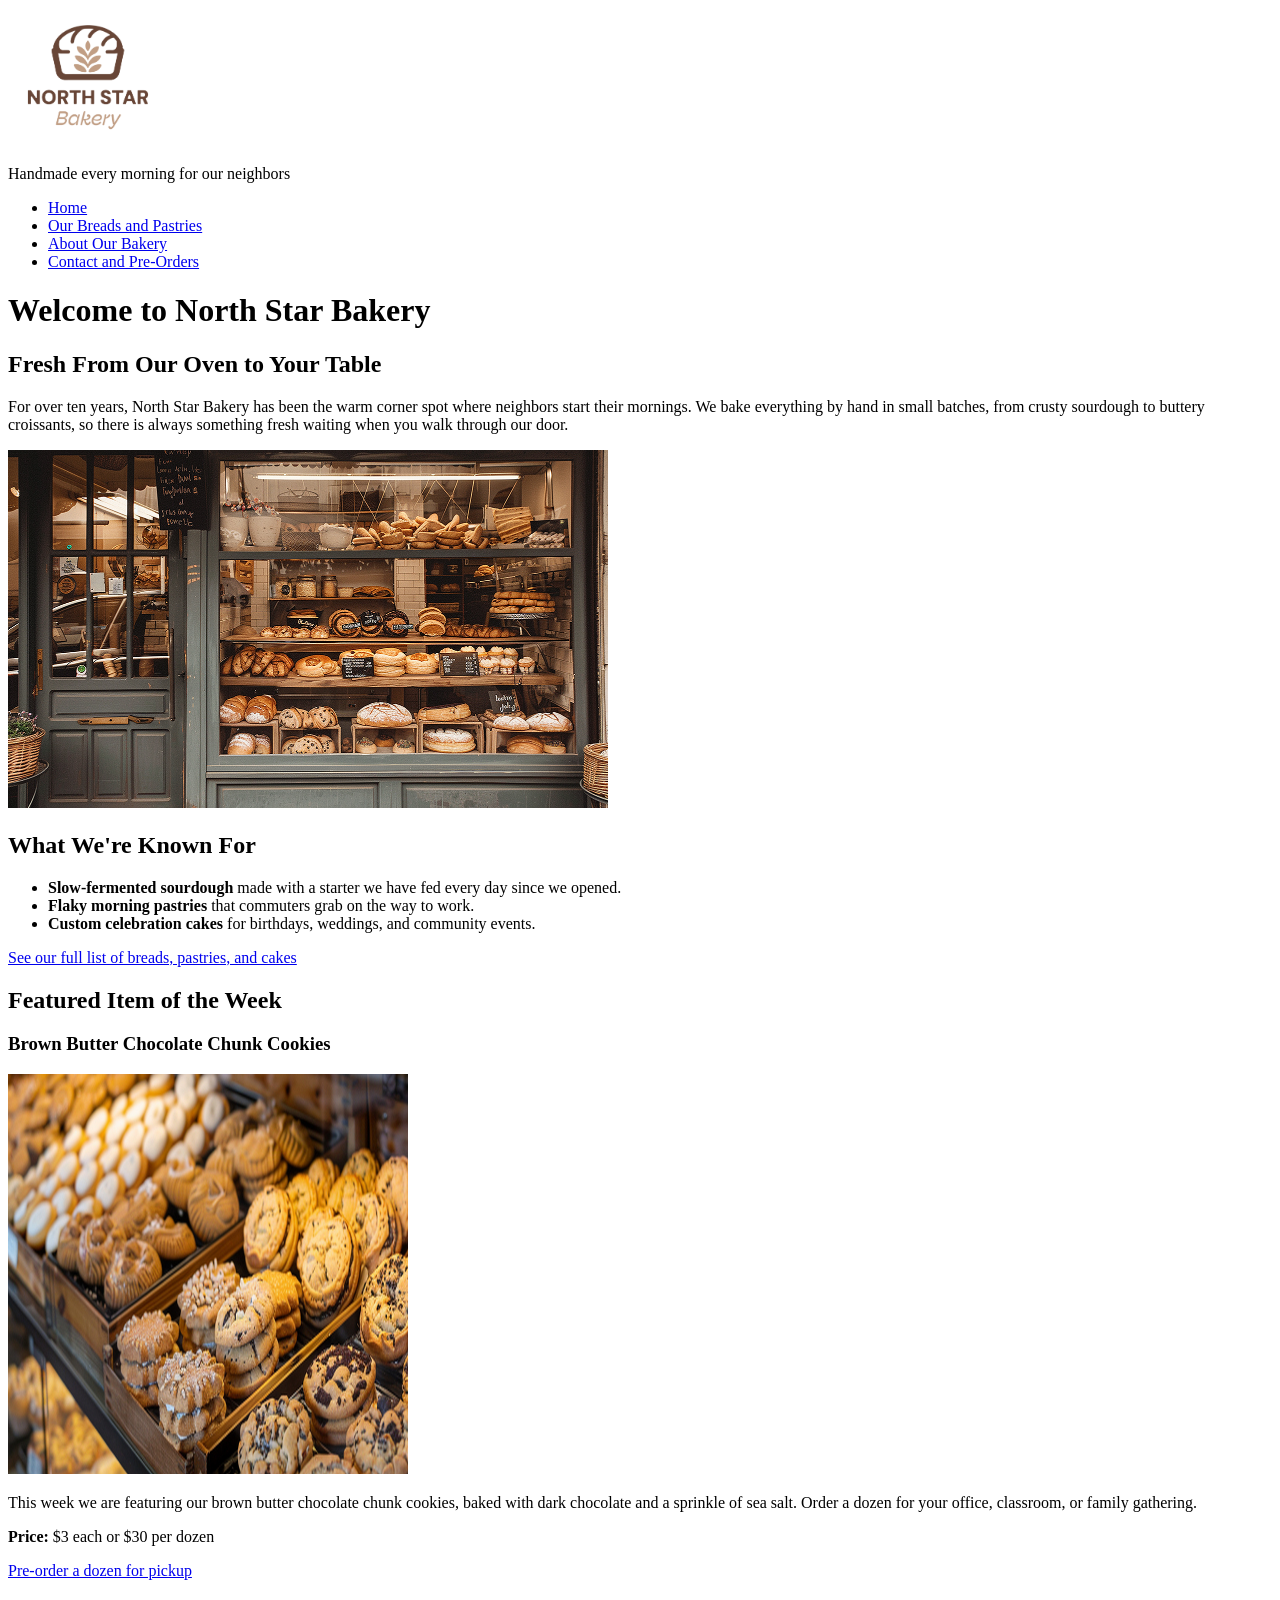
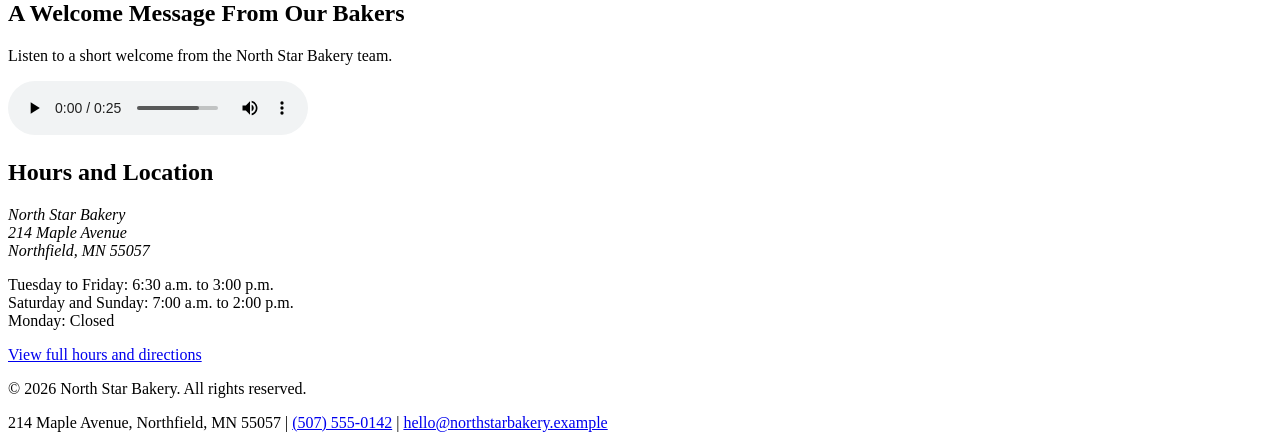
==== index.html @ a3484faa "Add North Star Bakery four-page HTML site and media Co-Authored-By: Claude Opus 5.5 <noreply@anthrop" ====
<!DOCTYPE html>
<html lang="en">
<head>
  <meta charset="UTF-8">
  <meta name="viewport" content="width=device-width, initial-scale=1.0">
  <meta name="description" content="North Star Bakery is a neighborhood bakery offering handmade breads, pastries, and cakes, with easy pre-orders for pickup.">
  <title>Home | North Star Bakery</title>
</head>
<body>
  <header>
    <img src="media/bakery-logo_c.png" alt="North Star Bakery logo" width="160" height="137">
    <p>Handmade every morning for our neighbors</p>
    <nav aria-label="Main navigation">
      <ul>
        <li><a href="index.html" aria-current="page">Home</a></li>
        <li><a href="products.html">Our Breads and Pastries</a></li>
        <li><a href="about.html">About Our Bakery</a></li>
        <li><a href="contact.html">Contact and Pre-Orders</a></li>
      </ul>
    </nav>
  </header>

  <main>
    <h1>Welcome to North Star Bakery</h1>

    <section aria-labelledby="welcome-heading">
      <h2 id="welcome-heading">Fresh From Our Oven to Your Table</h2>
      <p>For over ten years, North Star Bakery has been the warm corner spot where neighbors start their mornings. We bake everything by hand in small batches, from crusty sourdough to buttery croissants, so there is always something fresh waiting when you walk through our door.</p>
      <img src="media/bakery-storefront_c.png" alt="North Star Bakery storefront with green wooden doors and a front window filled with fresh loaves, rolls, and pastries on wooden shelves" width="600" height="358">
    </section>

    <section aria-labelledby="known-heading">
      <h2 id="known-heading">What We're Known For</h2>
      <ul>
        <li><strong>Slow-fermented sourdough</strong> made with a starter we have fed every day since we opened.</li>
        <li><strong>Flaky morning pastries</strong> that commuters grab on the way to work.</li>
        <li><strong>Custom celebration cakes</strong> for birthdays, weddings, and community events.</li>
      </ul>
      <p><a href="products.html">See our full list of breads, pastries, and cakes</a></p>
    </section>

    <section aria-labelledby="featured-heading">
      <h2 id="featured-heading">Featured Item of the Week</h2>
      <h3>Brown Butter Chocolate Chunk Cookies</h3>
      <picture>
        <source media="(min-width: 800px)" srcset="media/bakery-feature-large_c.png">
        <img src="media/bakery-feature-small_c.png" alt="Bakery display case filled with trays of golden chocolate chunk cookies, sugar cookies, and cinnamon rolls" width="400" height="400">
      </picture>
      <p>This week we are featuring our brown butter chocolate chunk cookies, baked with dark chocolate and a sprinkle of sea salt. Order a dozen for your office, classroom, or family gathering.</p>
      <p><strong>Price:</strong> $3 each or $30 per dozen</p>
      <p><a href="contact.html">Pre-order a dozen for pickup</a></p>
    </section>

    <section aria-labelledby="audio-heading">
      <h2 id="audio-heading">A Welcome Message From Our Bakers</h2>
      <p>Listen to a short welcome from the North Star Bakery team.</p>
      <audio controls preload="metadata">
        <source src="media/bakery-welcome_c.mp3" type="audio/mpeg">
        <p>Your browser does not support the audio element. You can <a href="media/bakery-welcome_c.mp3">download the welcome message (MP3)</a> instead. In the message, our bakers welcome you to North Star Bakery and invite you to stop by for a fresh loaf or pre-order treats for your next event.</p>
      </audio>
    </section>

    <section aria-labelledby="hours-heading">
      <h2 id="hours-heading">Hours and Location</h2>
      <address>
        North Star Bakery<br>
        214 Maple Avenue<br>
        Northfield, MN 55057
      </address>
      <p>Tuesday to Friday: 6:30 a.m. to 3:00 p.m.<br>
         Saturday and Sunday: 7:00 a.m. to 2:00 p.m.<br>
         Monday: Closed</p>
      <p><a href="contact.html">View full hours and directions</a></p>
    </section>
  </main>

  <footer>
    <p>&copy; 2026 North Star Bakery. All rights reserved.</p>
    <p>214 Maple Avenue, Northfield, MN 55057 | <a href="tel:+15075550142">(507) 555-0142</a> | <a href="mailto:hello@northstarbakery.example">hello@northstarbakery.example</a></p>
  </footer>
</body>
</html>
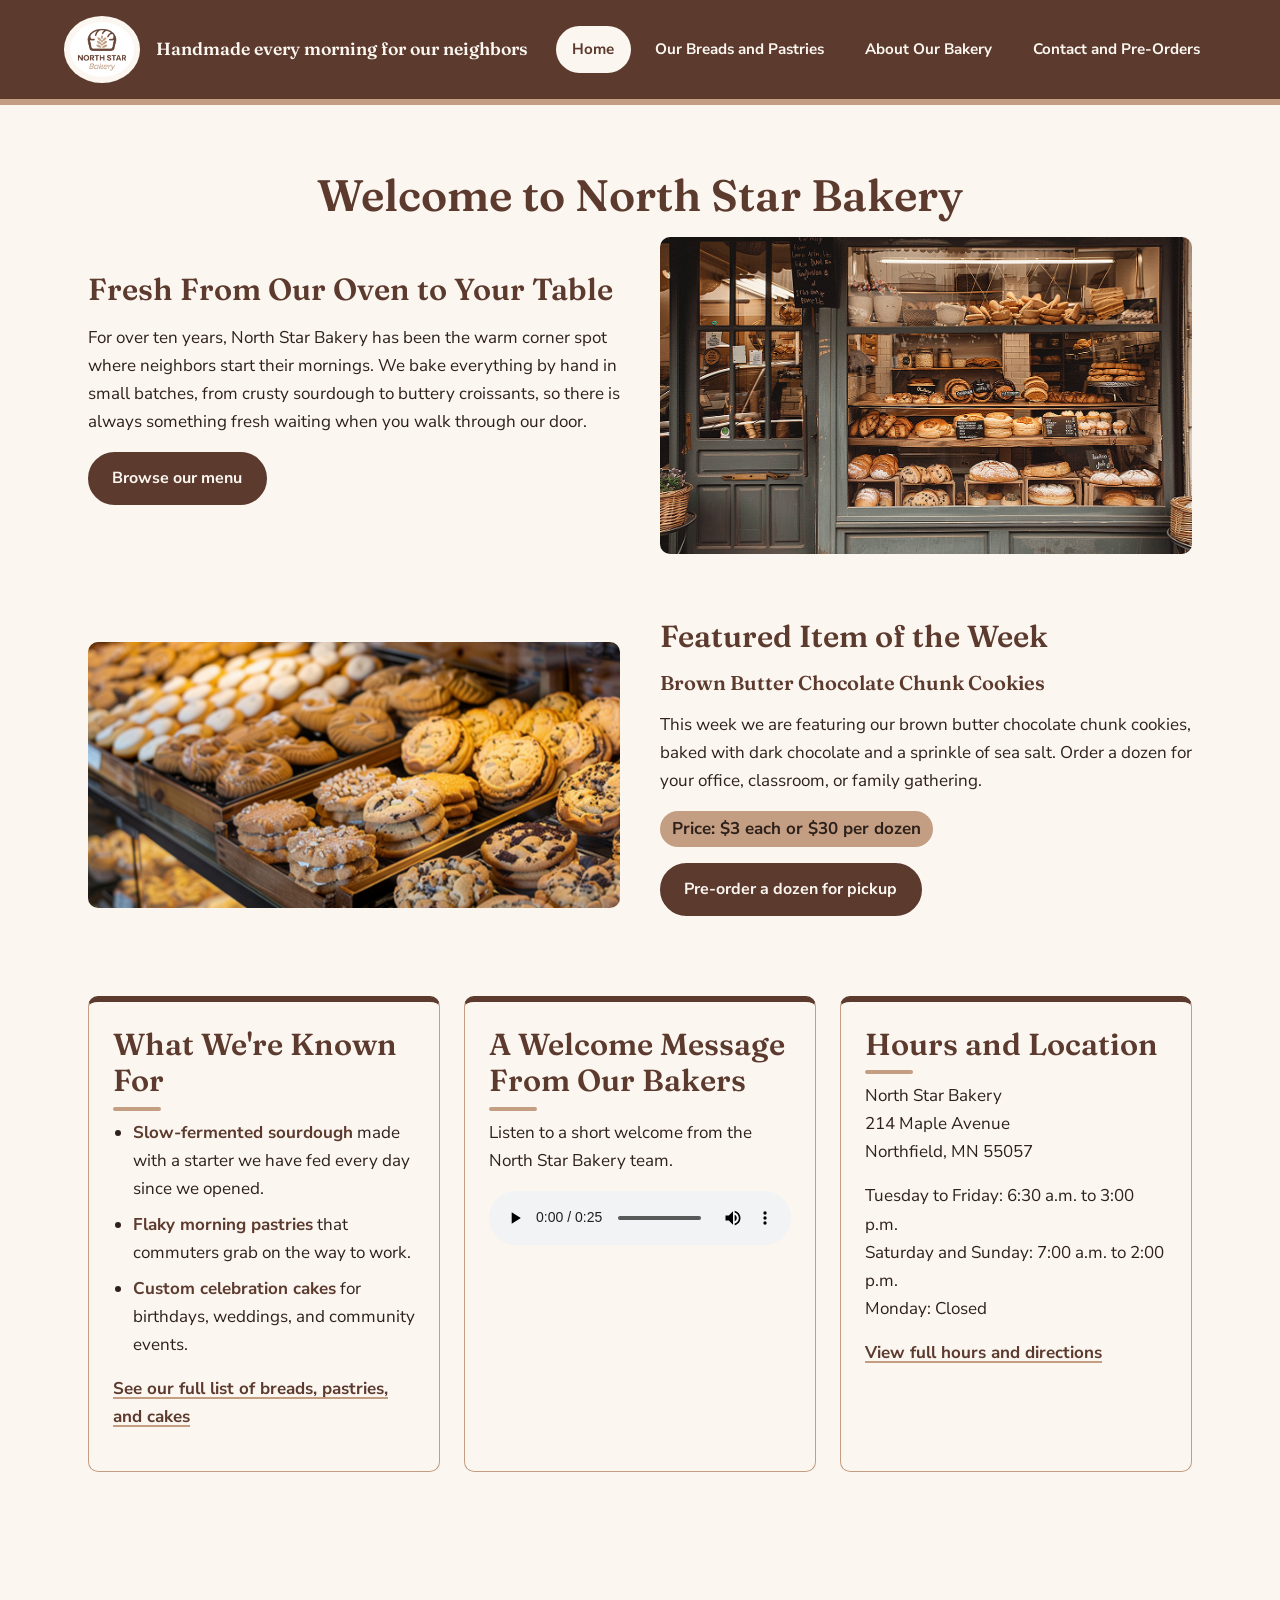
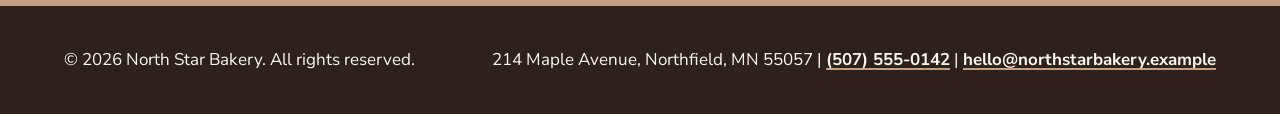
==== commit a548bc8c: "Touchstone 3: add external CSS design system and responsive layout Co-Authored-By: Claude Opus 5.5 <" ====
--- a/index.html
+++ b/index.html
@@ -5,11 +5,16 @@
   <meta name="viewport" content="width=device-width, initial-scale=1.0">
   <meta name="description" content="North Star Bakery is a neighborhood bakery offering handmade breads, pastries, and cakes, with easy pre-orders for pickup.">
   <title>Home | North Star Bakery</title>
+  <link rel="stylesheet" href="css/styles.css">
 </head>
 <body>
-  <header>
-    <img src="media/bakery-logo_c.png" alt="North Star Bakery logo" width="160" height="137">
-    <p>Handmade every morning for our neighbors</p>
+  <a class="skip-link" href="#main-content">Skip to main content</a>
+  <header class="site-header">
+    <div class="header-inner">
+    <div class="brand">
+      <img src="media/bakery-logo_c.png" alt="North Star Bakery logo" width="160" height="137">
+      <p class="tagline">Handmade every morning for our neighbors</p>
+    </div>
     <nav aria-label="Main navigation">
       <ul>
         <li><a href="index.html" aria-current="page">Home</a></li>
@@ -18,65 +23,75 @@
         <li><a href="contact.html">Contact and Pre-Orders</a></li>
       </ul>
     </nav>
+    </div>
   </header>
 
-  <main>
+  <main id="main-content">
     <h1>Welcome to North Star Bakery</h1>
 
-    <section aria-labelledby="welcome-heading">
-      <h2 id="welcome-heading">Fresh From Our Oven to Your Table</h2>
-      <p>For over ten years, North Star Bakery has been the warm corner spot where neighbors start their mornings. We bake everything by hand in small batches, from crusty sourdough to buttery croissants, so there is always something fresh waiting when you walk through our door.</p>
+    <section class="split" aria-labelledby="welcome-heading">
+      <div>
+        <h2 id="welcome-heading">Fresh From Our Oven to Your Table</h2>
+        <p>For over ten years, North Star Bakery has been the warm corner spot where neighbors start their mornings. We bake everything by hand in small batches, from crusty sourdough to buttery croissants, so there is always something fresh waiting when you walk through our door.</p>
+        <p><a class="button" href="products.html">Browse our menu</a></p>
+      </div>
       <img src="media/bakery-storefront_c.png" alt="North Star Bakery storefront with green wooden doors and a front window filled with fresh loaves, rolls, and pastries on wooden shelves" width="600" height="358">
     </section>
 
-    <section aria-labelledby="known-heading">
-      <h2 id="known-heading">What We're Known For</h2>
-      <ul>
-        <li><strong>Slow-fermented sourdough</strong> made with a starter we have fed every day since we opened.</li>
-        <li><strong>Flaky morning pastries</strong> that commuters grab on the way to work.</li>
-        <li><strong>Custom celebration cakes</strong> for birthdays, weddings, and community events.</li>
-      </ul>
-      <p><a href="products.html">See our full list of breads, pastries, and cakes</a></p>
-    </section>
-
-    <section aria-labelledby="featured-heading">
-      <h2 id="featured-heading">Featured Item of the Week</h2>
-      <h3>Brown Butter Chocolate Chunk Cookies</h3>
+    <section class="split reverse" aria-labelledby="featured-heading">
+      <div>
+        <h2 id="featured-heading">Featured Item of the Week</h2>
+        <h3>Brown Butter Chocolate Chunk Cookies</h3>
+        <p>This week we are featuring our brown butter chocolate chunk cookies, baked with dark chocolate and a sprinkle of sea salt. Order a dozen for your office, classroom, or family gathering.</p>
+        <p class="price"><strong>Price:</strong> $3 each or $30 per dozen</p>
+        <p><a class="button" href="contact.html">Pre-order a dozen for pickup</a></p>
+      </div>
       <picture>
         <source media="(min-width: 800px)" srcset="media/bakery-feature-large_c.png">
         <img src="media/bakery-feature-small_c.png" alt="Bakery display case filled with trays of golden chocolate chunk cookies, sugar cookies, and cinnamon rolls" width="400" height="400">
       </picture>
-      <p>This week we are featuring our brown butter chocolate chunk cookies, baked with dark chocolate and a sprinkle of sea salt. Order a dozen for your office, classroom, or family gathering.</p>
-      <p><strong>Price:</strong> $3 each or $30 per dozen</p>
-      <p><a href="contact.html">Pre-order a dozen for pickup</a></p>
     </section>
 
-    <section aria-labelledby="audio-heading">
-      <h2 id="audio-heading">A Welcome Message From Our Bakers</h2>
-      <p>Listen to a short welcome from the North Star Bakery team.</p>
-      <audio controls preload="metadata">
-        <source src="media/bakery-welcome_c.mp3" type="audio/mpeg">
-        <p>Your browser does not support the audio element. You can <a href="media/bakery-welcome_c.mp3">download the welcome message (MP3)</a> instead. In the message, our bakers welcome you to North Star Bakery and invite you to stop by for a fresh loaf or pre-order treats for your next event.</p>
-      </audio>
-    </section>
+    <div class="card-row">
+      <section class="card" aria-labelledby="known-heading">
+        <h2 id="known-heading">What We're Known For</h2>
+        <ul>
+          <li><strong>Slow-fermented sourdough</strong> made with a starter we have fed every day since we opened.</li>
+          <li><strong>Flaky morning pastries</strong> that commuters grab on the way to work.</li>
+          <li><strong>Custom celebration cakes</strong> for birthdays, weddings, and community events.</li>
+        </ul>
+        <p><a href="products.html">See our full list of breads, pastries, and cakes</a></p>
+      </section>
 
-    <section aria-labelledby="hours-heading">
-      <h2 id="hours-heading">Hours and Location</h2>
-      <address>
-        North Star Bakery<br>
-        214 Maple Avenue<br>
-        Northfield, MN 55057
-      </address>
-      <p>Tuesday to Friday: 6:30 a.m. to 3:00 p.m.<br>
-         Saturday and Sunday: 7:00 a.m. to 2:00 p.m.<br>
-         Monday: Closed</p>
-      <p><a href="contact.html">View full hours and directions</a></p>
-    </section>
+      <section class="card" aria-labelledby="audio-heading">
+        <h2 id="audio-heading">A Welcome Message From Our Bakers</h2>
+        <p>Listen to a short welcome from the North Star Bakery team.</p>
+        <audio controls preload="metadata">
+          <source src="media/bakery-welcome_c.mp3" type="audio/mpeg">
+          <p>Your browser does not support the audio element. You can <a href="media/bakery-welcome_c.mp3">download the welcome message (MP3)</a> instead. In the message, our bakers welcome you to North Star Bakery and invite you to stop by for a fresh loaf or pre-order treats for your next event.</p>
+        </audio>
+      </section>
+
+      <section class="card" aria-labelledby="hours-heading">
+        <h2 id="hours-heading">Hours and Location</h2>
+        <address>
+          North Star Bakery<br>
+          214 Maple Avenue<br>
+          Northfield, MN 55057
+        </address>
+        <p>Tuesday to Friday: 6:30 a.m. to 3:00 p.m.<br>
+           Saturday and Sunday: 7:00 a.m. to 2:00 p.m.<br>
+           Monday: Closed</p>
+        <p><a href="contact.html">View full hours and directions</a></p>
+      </section>
+    </div>
   </main>
 
-  <footer>
+  <footer class="site-footer">
+    <div class="footer-inner">
     <p>&copy; 2026 North Star Bakery. All rights reserved.</p>
     <p>214 Maple Avenue, Northfield, MN 55057 | <a href="tel:+15075550142">(507) 555-0142</a> | <a href="mailto:hello@northstarbakery.example">hello@northstarbakery.example</a></p>
+    </div>
   </footer>
 </body>
 </html>
--- a/css/styles.css
+++ b/css/styles.css
@@ -0,0 +1,643 @@
+/* ==========================================================
+   North Star Bakery - Shared Stylesheet (Touchstone 3)
+   Mobile-first: base styles target small screens, and the
+   media queries at the bottom add multi-column layouts for
+   tablets and desktops.
+
+   Color palette (4 colors, taken from the bakery logo)
+     Loaf Brown   #5C3A2E  headings, header, buttons, links
+     Wheat Tan    #C49E82  borders, accents, highlight blocks
+     Flour Cream  #FBF6F0  page and card backgrounds
+     Espresso     #2E211B  body text
+
+   Fonts (2 families)
+     Fraunces     headings (warm, hand-crafted serif)
+     Nunito Sans  body text, navigation, forms (clean sans-serif)
+   ========================================================== */
+
+/* ---------- Self-hosted fonts ---------- */
+@font-face {
+  font-family: "Fraunces";
+  src: url("../fonts/fraunces-latin-600-normal.woff2") format("woff2");
+  font-weight: 600;
+  font-style: normal;
+  font-display: swap;
+}
+
+@font-face {
+  font-family: "Nunito Sans";
+  src: url("../fonts/nunito-sans-latin-400-normal.woff2") format("woff2");
+  font-weight: 400;
+  font-style: normal;
+  font-display: swap;
+}
+
+@font-face {
+  font-family: "Nunito Sans";
+  src: url("../fonts/nunito-sans-latin-400-italic.woff2") format("woff2");
+  font-weight: 400;
+  font-style: italic;
+  font-display: swap;
+}
+
+@font-face {
+  font-family: "Nunito Sans";
+  src: url("../fonts/nunito-sans-latin-700-normal.woff2") format("woff2");
+  font-weight: 700;
+  font-style: normal;
+  font-display: swap;
+}
+
+/* ---------- Design tokens ---------- */
+:root {
+  --brown: #5C3A2E;
+  --tan: #C49E82;
+  --cream: #FBF6F0;
+  --ink: #2E211B;
+
+  --font-heading: "Fraunces", Georgia, "Times New Roman", serif;
+  --font-body: "Nunito Sans", "Segoe UI", Arial, sans-serif;
+
+  /* Spacing scale used everywhere for consistent rhythm */
+  --space-xs: 0.5rem;
+  --space-sm: 1rem;
+  --space-md: 1.5rem;
+  --space-lg: 2.5rem;
+  --space-xl: 4rem;
+
+  --radius: 10px;
+  --max-width: 72rem;
+}
+
+/* ---------- Base ---------- */
+*,
+*::before,
+*::after {
+  box-sizing: border-box;
+}
+
+body {
+  margin: 0;
+  background-color: var(--cream);
+  color: var(--ink);
+  font-family: var(--font-body);
+  font-size: 1.0625rem;      /* 17px for comfortable reading */
+  line-height: 1.65;
+}
+
+img,
+video {
+  display: block;
+  max-width: 100%;
+  height: auto;
+}
+
+/* ---------- Typography and hierarchy ---------- */
+h1,
+h2,
+h3 {
+  font-family: var(--font-heading);
+  font-weight: 600;
+  color: var(--brown);
+  line-height: 1.2;
+  margin: 0 0 var(--space-sm);
+}
+
+h1 {
+  font-size: 2.1rem;
+}
+
+h2 {
+  font-size: 1.6rem;
+}
+
+h3 {
+  font-size: 1.25rem;
+}
+
+/* Small tan bar under section headings helps users scan */
+section > h2::after {
+  content: "";
+  display: block;
+  width: 3rem;
+  height: 4px;
+  margin-top: var(--space-xs);
+  border-radius: 2px;
+  background-color: var(--tan);
+}
+
+p,
+ul,
+address,
+figure {
+  margin: 0 0 var(--space-sm);
+}
+
+ul {
+  padding-left: 1.25rem;
+}
+
+li {
+  margin-bottom: var(--space-xs);
+}
+
+strong {
+  color: var(--brown);
+}
+
+address {
+  font-style: normal;
+}
+
+a {
+  color: var(--brown);
+  font-weight: 700;
+  text-decoration-color: var(--tan);
+  text-decoration-thickness: 2px;
+  text-underline-offset: 3px;
+}
+
+a:hover {
+  text-decoration-color: var(--brown);
+}
+
+a:focus-visible,
+button:focus-visible,
+input:focus-visible,
+select:focus-visible,
+textarea:focus-visible {
+  outline: 3px solid var(--brown);
+  outline-offset: 2px;
+}
+
+/* Skip link: hidden until a keyboard user tabs to it */
+.skip-link {
+  position: absolute;
+  left: var(--space-sm);
+  top: -4rem;
+  padding: var(--space-xs) var(--space-sm);
+  background-color: var(--cream);
+  border-radius: var(--radius);
+  z-index: 10;
+}
+
+.skip-link:focus {
+  top: var(--space-sm);
+}
+
+/* ---------- Header and navigation ---------- */
+.site-header {
+  background-color: var(--brown);
+  color: var(--cream);
+  padding: var(--space-sm);
+  border-bottom: 6px solid var(--tan);
+}
+
+.header-inner {
+  display: flex;
+  flex-direction: column;      /* stacked on phones */
+  align-items: center;
+  gap: var(--space-sm);
+  max-width: var(--max-width);
+  margin: 0 auto;
+}
+
+.brand {
+  display: flex;
+  align-items: center;
+  gap: var(--space-sm);
+}
+
+.brand img {
+  width: 76px;
+  height: auto;
+  background-color: var(--cream);
+  border-radius: 50%;
+  padding: 6px;
+}
+
+.tagline {
+  margin: 0;
+  font-family: var(--font-heading);
+  font-size: 1.1rem;
+  line-height: 1.3;
+}
+
+.site-header nav ul {
+  display: flex;
+  flex-wrap: wrap;
+  justify-content: center;
+  gap: var(--space-xs);
+  list-style: none;
+  margin: 0;
+  padding: 0;
+}
+
+.site-header nav li {
+  margin: 0;
+}
+
+.site-header nav a {
+  display: block;
+  padding: 0.55rem 0.9rem;    /* large tap targets on mobile */
+  border: 2px solid transparent;
+  border-radius: 999px;
+  color: var(--cream);
+  text-decoration: none;
+  font-size: 0.95rem;
+}
+
+.site-header nav a:hover {
+  border-color: var(--tan);
+}
+
+/* Current page is shown as a filled cream pill */
+.site-header nav a[aria-current="page"] {
+  background-color: var(--cream);
+  color: var(--brown);
+}
+
+.site-header a:focus-visible {
+  outline-color: var(--cream);
+}
+
+/* ---------- Main content area ---------- */
+main {
+  max-width: var(--max-width);
+  margin: 0 auto;
+  padding: var(--space-lg) var(--space-sm);
+}
+
+main > h1 {
+  text-align: center;
+}
+
+.intro {
+  max-width: 44rem;
+  margin: 0 auto var(--space-lg);
+  text-align: center;
+  font-size: 1.125rem;
+}
+
+main section {
+  margin-bottom: var(--space-xl);
+}
+
+/* Image + text layout (stacked on mobile, side by side later) */
+.split {
+  display: flex;
+  flex-direction: column;
+  gap: var(--space-md);
+}
+
+/* flex-basis 0 + min-width 0 keep large images from
+   squeezing the text column: both halves share space equally */
+.split > * {
+  flex: 1 1 0;
+  min-width: 0;
+}
+
+.split img {
+  width: 100%;
+  border-radius: var(--radius);
+}
+
+/* Row of cards built with Flexbox */
+.card-row {
+  display: flex;
+  flex-direction: column;
+  gap: var(--space-md);
+  margin-bottom: var(--space-xl);
+}
+
+.card {
+  flex: 1;
+  margin: 0;
+  padding: var(--space-md);
+  background-color: var(--cream);
+  border: 1px solid var(--tan);
+  border-top: 6px solid var(--brown);
+  border-radius: var(--radius);
+}
+
+.card-row > section {
+  margin-bottom: 0;
+}
+
+.contact-info > section {
+  margin-bottom: var(--space-md);
+}
+
+.card h2,
+.card h3 {
+  margin-bottom: var(--space-xs);
+}
+
+/* Highlighted block for important notices (allergy info, price) */
+.notice {
+  padding: var(--space-md);
+  background-color: var(--tan);
+  color: var(--ink);
+  border-radius: var(--radius);
+}
+
+.notice h2,
+.notice strong {
+  color: var(--ink);
+}
+
+.notice h2::after {
+  background-color: var(--brown);
+}
+
+.price {
+  display: inline-block;
+  padding: 0.25rem 0.75rem;
+  background-color: var(--tan);
+  border-radius: 999px;
+  font-weight: 700;
+}
+
+.price strong {
+  color: var(--ink);
+}
+
+/* Call-to-action links styled as buttons */
+.button,
+button {
+  display: inline-block;
+  padding: 0.7rem 1.4rem;
+  border: 2px solid var(--brown);
+  border-radius: 999px;
+  background-color: var(--brown);
+  color: var(--cream);
+  font-family: var(--font-body);
+  font-size: 1rem;
+  font-weight: 700;
+  text-decoration: none;
+  cursor: pointer;
+}
+
+.button:hover,
+button:hover {
+  background-color: var(--ink);
+  border-color: var(--ink);
+}
+
+button[type="reset"] {
+  background-color: var(--cream);
+  color: var(--brown);
+}
+
+button[type="reset"]:hover {
+  background-color: var(--tan);
+  color: var(--ink);
+}
+
+/* ---------- Figure, audio, video ---------- */
+figure img {
+  border-radius: var(--radius);
+}
+
+figcaption {
+  margin-top: var(--space-xs);
+  padding-left: var(--space-sm);
+  border-left: 4px solid var(--tan);
+  font-style: italic;
+}
+
+/* Signature Loaf figure: smaller photo, larger caption text */
+figure.split img {
+  max-width: 22rem;
+}
+
+figure.split figcaption {
+  font-size: 1.2rem;
+}
+
+audio {
+  width: 100%;
+  margin-bottom: var(--space-sm);
+}
+
+video {
+  width: 100%;
+  border-radius: var(--radius);
+  margin-bottom: var(--space-sm);
+}
+
+.media-block {
+  max-width: 48rem;
+  margin-left: auto;
+  margin-right: auto;
+}
+
+/* ---------- Staff cards ---------- */
+.staff-row article h3 {
+  font-size: 1.15rem;
+}
+
+/* ---------- Forms ---------- */
+form {
+  display: flex;
+  flex-direction: column;
+  gap: var(--space-md);
+}
+
+fieldset {
+  margin: 0;
+  padding: var(--space-md);
+  border: 1px solid var(--tan);
+  border-radius: var(--radius);
+}
+
+legend {
+  padding: 0 var(--space-xs);
+  font-family: var(--font-heading);
+  font-size: 1.2rem;
+  color: var(--brown);
+}
+
+label {
+  font-weight: 700;
+}
+
+input[type="text"],
+input[type="email"],
+input[type="tel"],
+input[type="date"],
+select,
+textarea {
+  width: 100%;
+  margin-top: 0.3rem;
+  padding: 0.65rem 0.75rem;
+  border: 2px solid var(--tan);
+  border-radius: 6px;
+  background-color: var(--cream);
+  color: var(--ink);
+  font-family: var(--font-body);
+  font-size: 1rem;
+}
+
+input:focus,
+select:focus,
+textarea:focus {
+  border-color: var(--brown);
+}
+
+/* Radio buttons sit on the same line as their labels */
+.radio-option {
+  display: flex;
+  align-items: center;
+  gap: var(--space-xs);
+  margin-bottom: var(--space-xs);
+}
+
+.radio-option input {
+  width: 1.2rem;
+  height: 1.2rem;
+  accent-color: var(--brown);
+}
+
+.radio-option label {
+  font-weight: 400;
+}
+
+.form-actions {
+  display: flex;
+  flex-wrap: wrap;
+  gap: var(--space-sm);
+  margin: 0;
+}
+
+/* ---------- Table ---------- */
+table {
+  width: 100%;
+  border-collapse: collapse;
+  margin-bottom: var(--space-sm);
+}
+
+caption {
+  text-align: left;
+  font-weight: 700;
+  margin-bottom: var(--space-xs);
+}
+
+th,
+td {
+  padding: 0.6rem 0.75rem;
+  text-align: left;
+  border-bottom: 1px solid var(--tan);
+}
+
+thead th {
+  background-color: var(--brown);
+  color: var(--cream);
+}
+
+/* ---------- Footer ---------- */
+.site-footer {
+  background-color: var(--ink);
+  color: var(--cream);
+  padding: var(--space-lg) var(--space-sm);
+  text-align: center;
+  border-top: 6px solid var(--tan);
+}
+
+.footer-inner {
+  display: flex;
+  flex-direction: column;
+  gap: var(--space-xs);
+  max-width: var(--max-width);
+  margin: 0 auto;
+}
+
+.site-footer p {
+  margin: 0;
+}
+
+.site-footer a {
+  color: var(--cream);
+}
+
+.site-footer a:focus-visible {
+  outline-color: var(--cream);
+}
+
+/* ==========================================================
+   Tablet and up (768px): switch stacked content to rows
+   ========================================================== */
+@media (min-width: 768px) {
+  h1 {
+    font-size: 2.75rem;
+  }
+
+  h2 {
+    font-size: 1.9rem;
+  }
+
+  main {
+    padding: var(--space-xl) var(--space-md);
+  }
+
+  .split {
+    flex-direction: row;
+    align-items: center;
+    gap: var(--space-lg);
+  }
+
+  /* Alternate image side for visual rhythm */
+  .split.reverse {
+    flex-direction: row-reverse;
+  }
+
+  figure.split > img {
+    flex: 0 0 22rem;
+  }
+
+  .card-row {
+    flex-direction: row;
+    align-items: stretch;
+  }
+
+  .footer-inner {
+    flex-direction: row;
+    justify-content: space-between;
+    text-align: left;
+  }
+
+  .form-actions {
+    justify-content: flex-start;
+  }
+}
+
+/* ==========================================================
+   Desktop (1024px): logo left, navigation right in one row,
+   and the contact page form sits beside the location info
+   ========================================================== */
+@media (min-width: 1024px) {
+  .header-inner {
+    flex-direction: row;
+    justify-content: space-between;
+  }
+
+  .site-header nav ul {
+    justify-content: flex-end;
+  }
+
+  .contact-layout {
+    display: flex;
+    align-items: flex-start;
+    gap: var(--space-lg);
+  }
+
+  .contact-layout > section:first-child {
+    flex: 3;
+  }
+
+  .contact-layout > .contact-info {
+    flex: 2;
+    position: sticky;
+    top: var(--space-md);
+  }
+}
